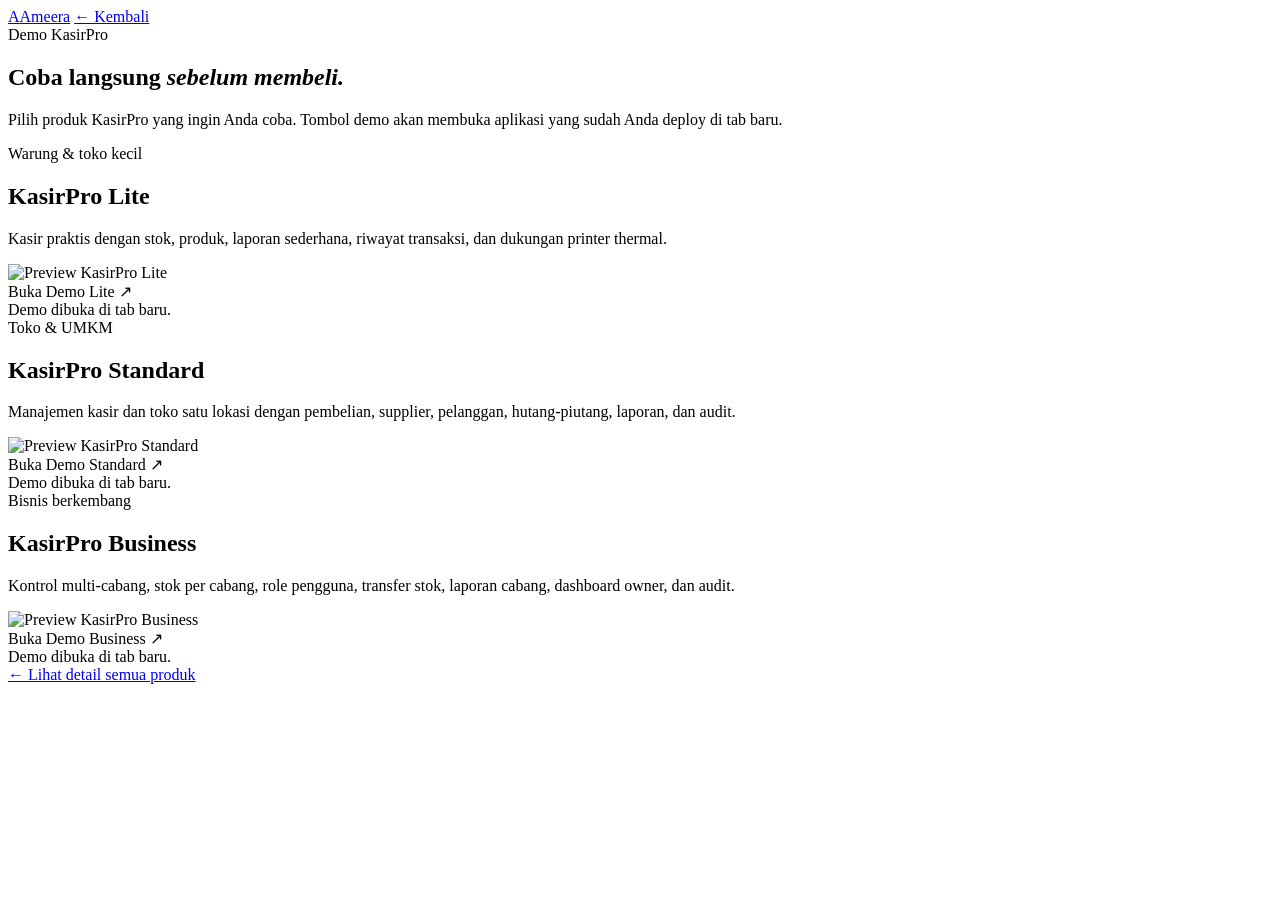
==== demo.html @ ecdc5ce7 "Add files via upload" ====
<!doctype html>
<html lang="id">
<head>
  <meta charset="utf-8">
  <meta name="viewport" content="width=device-width, initial-scale=1">
  <meta name="description" content="Coba demo KasirPro Lite, Standard, dan Business dari Ameera.">
  <title>Coba Demo — Ameera KasirPro</title>
  <link rel="preconnect" href="https://fonts.googleapis.com">
  <link rel="preconnect" href="https://fonts.gstatic.com" crossorigin>
  <link href="https://fonts.googleapis.com/css2?family=Inter:wght@400;500;600;700;800&family=Manrope:wght@600;700;800&display=swap" rel="stylesheet">
  <link rel="stylesheet" href="css/style.css">
</head>
<body class="demo-page">
  <header class="site-header">
    <div class="container nav-wrap">
      <a class="brand" href="index.html" aria-label="Ameera home"><span class="brand-mark">A</span><span>Ameera</span></a>
      <a class="btn btn-dark" href="index.html">← Kembali</a>
    </div>
  </header>

  <main>
    <section class="demo-hero">
      <div class="container">
        <span class="kicker">Demo KasirPro</span>
        <h1>Coba langsung <em>sebelum membeli.</em></h1>
        <p>Pilih produk KasirPro yang ingin Anda coba. Tombol demo akan membuka aplikasi yang sudah Anda deploy di tab baru.</p>
      </div>
    </section>

    <section>
      <div class="container demo-grid">
        <article class="demo-card" id="lite">
          <span class="demo-tag">Warung & toko kecil</span>
          <h2>KasirPro <span>Lite</span></h2>
          <p>Kasir praktis dengan stok, produk, laporan sederhana, riwayat transaksi, dan dukungan printer thermal.</p>
          <div class="demo-preview"><img src="assets/kasirpro-lite-preview.svg" alt="Preview KasirPro Lite"></div>
          <div class="demo-actions">
            <a class="btn btn-primary" data-demo="lite" target="_blank" rel="noopener noreferrer">Buka Demo Lite ↗</a>
          </div>
          <div class="demo-note">Demo dibuka di tab baru.</div>
        </article>

        <article class="demo-card" id="standard">
          <span class="demo-tag">Toko & UMKM</span>
          <h2>KasirPro <span>Standard</span></h2>
          <p>Manajemen kasir dan toko satu lokasi dengan pembelian, supplier, pelanggan, hutang-piutang, laporan, dan audit.</p>
          <div class="demo-preview"><img src="assets/kasirpro-standard-preview.svg" alt="Preview KasirPro Standard"></div>
          <div class="demo-actions">
            <a class="btn btn-primary" data-demo="standard" target="_blank" rel="noopener noreferrer">Buka Demo Standard ↗</a>
          </div>
          <div class="demo-note">Demo dibuka di tab baru.</div>
        </article>

        <article class="demo-card featured" id="business">
          <span class="demo-tag">Bisnis berkembang</span>
          <h2>KasirPro <span>Business</span></h2>
          <p>Kontrol multi-cabang, stok per cabang, role pengguna, transfer stok, laporan cabang, dashboard owner, dan audit.</p>
          <div class="demo-preview"><img src="assets/kasirpro-business-preview.svg" alt="Preview KasirPro Business"></div>
          <div class="demo-actions">
            <a class="btn btn-primary" data-demo="business" target="_blank" rel="noopener noreferrer">Buka Demo Business ↗</a>
          </div>
          <div class="demo-note">Demo dibuka di tab baru.</div>
        </article>
      </div>
      <div class="container demo-back"><a href="index.html#produk">← Lihat detail semua produk</a></div>
    </section>
  </main>

  <script src="js/demo.js"></script>
</body>
</html>
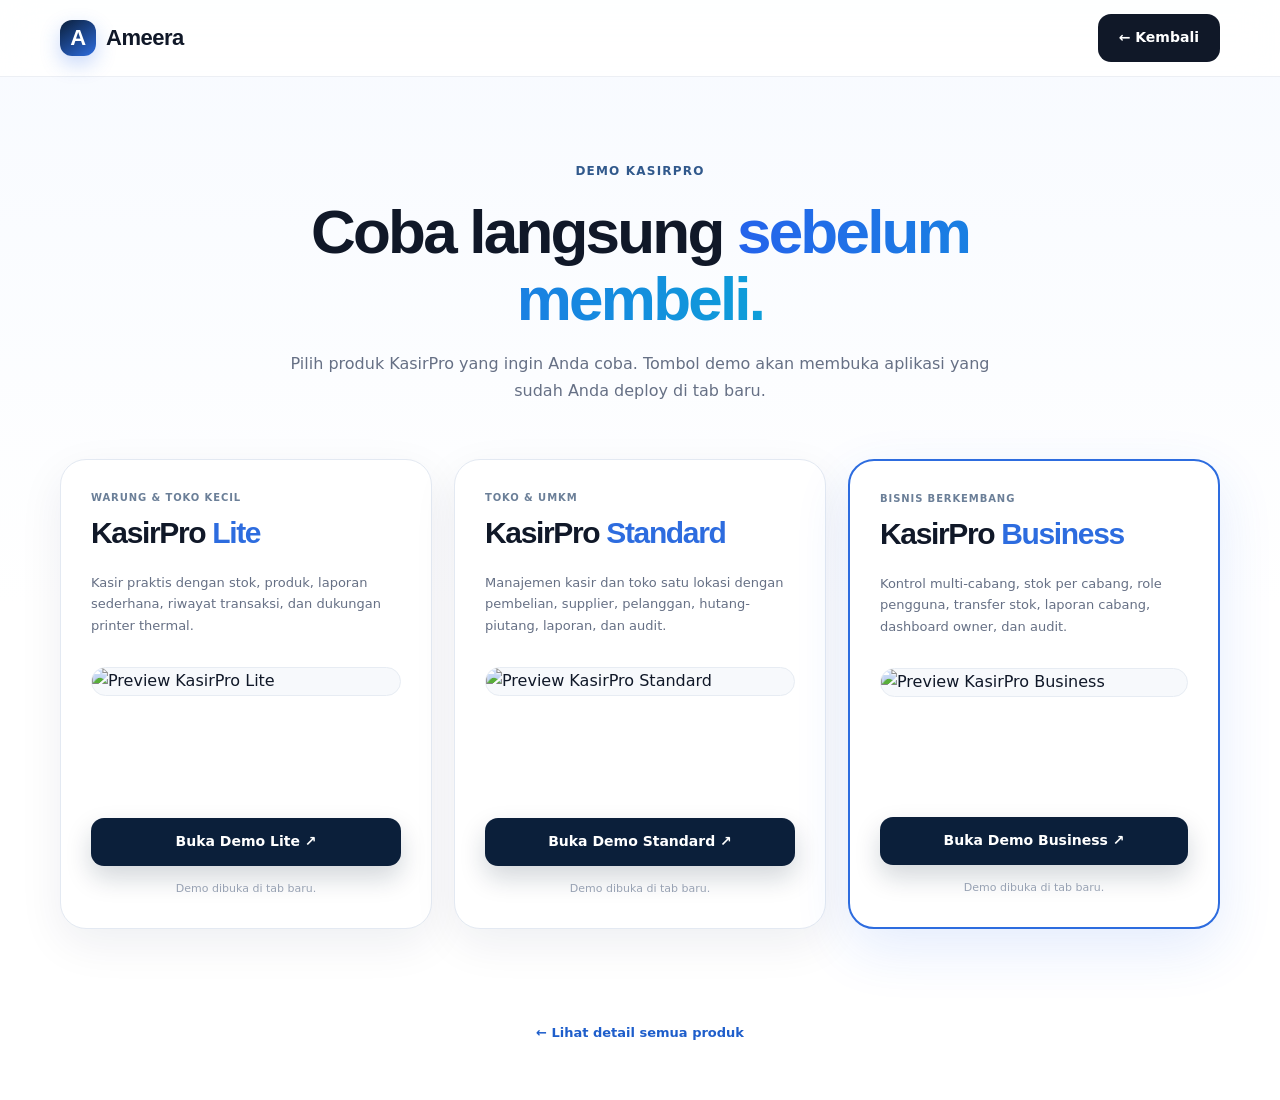
==== commit 7462c50d: "Update demo.html" ====
--- a/demo.html
+++ b/demo.html
@@ -8,7 +8,7 @@
   <link rel="preconnect" href="https://fonts.googleapis.com">
   <link rel="preconnect" href="https://fonts.gstatic.com" crossorigin>
   <link href="https://fonts.googleapis.com/css2?family=Inter:wght@400;500;600;700;800&family=Manrope:wght@600;700;800&display=swap" rel="stylesheet">
-  <link rel="stylesheet" href="css/style.css">
+  <link rel="stylesheet" href="style.css">
 </head>
 <body class="demo-page">
   <header class="site-header">
@@ -66,6 +66,6 @@
     </section>
   </main>
 
-  <script src="js/demo.js"></script>
+  <script src="demo.js"></script>
 </body>
 </html>
--- a/style.css
+++ b/style.css
@@ -0,0 +1,46 @@
+:root{--navy:#0b1f3a;--navy2:#102b4f;--ink:#101828;--muted:#667085;--line:#e6eaf0;--soft:#f5f8fc;--white:#fff;--blue:#2563eb;--cyan:#16a3ff;--green:#17a673;--shadow:0 20px 60px rgba(15,35,65,.12);--radius:24px}*{box-sizing:border-box}html{scroll-behavior:smooth}body{margin:0;font-family:Inter,system-ui,-apple-system,BlinkMacSystemFont,"Segoe UI",sans-serif;color:var(--ink);background:#fff;line-height:1.65}a{color:inherit;text-decoration:none}button{font:inherit}.container{width:min(1160px,calc(100% - 40px));margin:auto}.site-header{position:sticky;top:0;z-index:50;background:rgba(255,255,255,.88);backdrop-filter:blur(18px);border-bottom:1px solid rgba(230,234,240,.75)}.nav-wrap{height:76px;display:flex;align-items:center;justify-content:space-between}.brand{display:inline-flex;align-items:center;gap:10px;font-family:Manrope,sans-serif;font-weight:800;font-size:22px;letter-spacing:-.5px}.brand-mark{display:grid;place-items:center;width:36px;height:36px;border-radius:12px;background:linear-gradient(145deg,var(--navy),#2d6cdf);color:#fff;box-shadow:0 8px 20px rgba(37,99,235,.25)}.nav{display:flex;align-items:center;gap:28px;font-size:14px;font-weight:600;color:#475467}.nav a:hover{color:var(--navy)}.nav-cta{padding:10px 17px;border-radius:12px;background:var(--navy);color:#fff!important}.nav-toggle{display:none;background:none;border:0}.hero{position:relative;overflow:hidden;background:linear-gradient(180deg,#f9fbff 0%,#fff 78%);padding:84px 0 110px}.hero-grid{display:grid;grid-template-columns:1.02fr .98fr;gap:60px;align-items:center;position:relative;z-index:2}.eyebrow,.kicker{display:inline-flex;align-items:center;gap:8px;color:#31598c;font-weight:800;font-size:12px;letter-spacing:.1em;text-transform:uppercase}.dot{width:8px;height:8px;border-radius:50%;background:var(--green);box-shadow:0 0 0 6px rgba(23,166,115,.1)}h1,h2,h3{font-family:Manrope,Inter,sans-serif;letter-spacing:-.045em;line-height:1.08;margin:0}h1{font-size:clamp(44px,6vw,72px);margin:20px 0 22px;max-width:720px}h1 em{font-style:normal;background:linear-gradient(90deg,var(--blue),#0e9ed9);-webkit-background-clip:text;background-clip:text;color:transparent}.hero-lead{font-size:18px;color:#475467;max-width:650px;margin:0}.hero-actions{display:flex;gap:12px;margin:32px 0 20px}.btn{display:inline-flex;align-items:center;justify-content:center;gap:10px;min-height:48px;padding:0 20px;border-radius:13px;font-weight:800;font-size:14px;border:1px solid transparent;transition:.25s ease}.btn:hover{transform:translateY(-2px)}.btn-primary{background:var(--navy);color:#fff;box-shadow:0 12px 26px rgba(11,31,58,.18)}.btn-ghost{border-color:#d8e0eb;background:#fff}.btn-dark{background:#101828;color:#fff}.btn-white{background:#fff;color:var(--navy)}.btn-outline-white{border-color:rgba(255,255,255,.4);color:#fff}.full{width:100%}.trust-row{display:flex;flex-wrap:wrap;gap:14px;color:#475467;font-size:12px;font-weight:700}.note{display:block;color:#98a2b3;margin-top:7px;font-size:11px}.hero-visual{position:relative;min-height:500px;display:grid;place-items:center}.browser-card{width:100%;max-width:560px;background:#fff;border:1px solid #e4e9f0;border-radius:22px;overflow:hidden;box-shadow:var(--shadow);transform:rotate(1deg)}.browser-top{height:42px;border-bottom:1px solid #edf0f4;display:flex;align-items:center;gap:10px;padding:0 14px;font-size:10px;color:#98a2b3}.browser-top b{margin-left:auto;color:#344054}.browser-dots{display:flex;gap:5px}.browser-dots i{width:7px;height:7px;border-radius:50%;background:#d0d5dd}.mock-dashboard{display:grid;grid-template-columns:118px 1fr;min-height:390px;background:#f6f8fb}.mock-side{background:#0b1f3a;color:#cdd7e5;padding:18px 12px}.mock-logo{color:#fff;font-weight:800;margin:0 4px 20px}.mock-logo span{color:#55b7ff}.mock-nav{font-size:9px;padding:9px 8px;border-radius:7px;margin:5px 0}.mock-nav.active{background:#1f5aa1;color:#fff}.mock-main{padding:22px}.mock-head{display:flex;justify-content:space-between;align-items:center}.mock-head small{display:block;font-size:8px;color:#98a2b3}.mock-head strong{font-size:17px;display:block}.mock-pill{font-size:8px;padding:7px 9px;background:#fff;border:1px solid #e4e7ec;border-radius:7px}.mock-stats{display:grid;grid-template-columns:repeat(3,1fr);gap:9px;margin:20px 0}.mock-stats>div,.mock-chart{background:#fff;border:1px solid #e7ebf0;border-radius:12px;padding:13px}.mock-stats small{display:block;color:#98a2b3;font-size:8px}.mock-stats strong{font-size:14px;display:block;margin:3px 0}.mock-stats span{font-size:7px;color:#17a673}.chart-title{font-size:9px;font-weight:800;margin-bottom:14px}.bars{height:145px;display:flex;align-items:end;justify-content:space-around;gap:8px}.bars i{display:block;width:20px;background:linear-gradient(#2d6cdf,#73b8ff);border-radius:6px 6px 2px 2px}.float-card{position:absolute;background:#fff;border:1px solid #e8edf4;border-radius:15px;padding:11px 13px;display:flex;align-items:center;gap:9px;box-shadow:0 15px 40px rgba(15,35,65,.14);font-size:11px}.float-card small{display:block;color:#98a2b3;font-size:9px}.float-card-one{left:-5px;bottom:70px}.float-card-two{right:-10px;top:75px}.float-icon{display:grid;place-items:center;width:28px;height:28px;border-radius:9px;background:#e8fff6;color:#138a61;font-weight:900}.money{background:#eef5ff;color:#2563eb}.hero-glow{position:absolute;border-radius:50%;filter:blur(2px);opacity:.7}.glow-one{width:430px;height:430px;background:#e7f1ff;right:-120px;top:-100px}.glow-two{width:300px;height:300px;background:#effff9;left:-180px;bottom:-120px}.section{padding:110px 0}.section-heading{max-width:700px;margin:0 auto 50px;text-align:center}.section-heading h2{font-size:clamp(34px,4vw,50px);margin:14px 0}.section-heading p{color:var(--muted);margin:0;font-size:16px}.product-grid{display:grid;grid-template-columns:1fr 1fr;gap:24px}.product-card{position:relative;border:1px solid #e5e9ef;border-radius:26px;padding:34px;background:#fff;box-shadow:0 12px 40px rgba(15,35,65,.06);overflow:hidden}.business-card{border-color:#b9d1f7;background:linear-gradient(180deg,#fafdff,#fff)}.popular{position:absolute;top:0;right:0;background:var(--navy);color:#fff;padding:7px 13px;border-radius:0 0 0 13px;font-size:9px;font-weight:800;letter-spacing:.08em}.product-label{font-size:11px;text-transform:uppercase;letter-spacing:.08em;color:#6b7f98;font-weight:800}.product-card h3{font-size:32px;margin:10px 0}.product-card h3 span{color:#2d6cdf}.product-desc{color:#667085;font-size:14px;min-height:72px}.check-list{list-style:none;padding:0;margin:22px 0}.check-list li{position:relative;padding-left:25px;margin:10px 0;font-size:13px;color:#475467}.check-list li:before{content:'✓';position:absolute;left:0;top:1px;width:18px;height:18px;border-radius:50%;background:#eafaf4;color:#14875e;display:grid;place-items:center;font-size:11px;font-weight:900}.text-link{font-size:13px;font-weight:800;color:#1e5ecb}.product-preview{margin:28px -10px -10px;border-radius:18px;overflow:hidden;border:1px solid #e6ebf2;background:#f7f9fc}.product-preview img{width:100%;display:block}.light-section{background:#f7f9fc}.feature-grid{display:grid;grid-template-columns:repeat(3,1fr);gap:18px}.feature{background:#fff;border:1px solid #e6eaf0;border-radius:20px;padding:25px}.feature-icon{width:42px;height:42px;display:grid;place-items:center;border-radius:13px;background:#edf4ff;color:#1e5ecb;font-weight:900;font-size:18px}.feature h3{font-size:20px;margin:18px 0 7px}.feature p{color:#667085;font-size:13px;margin:0}.pricing{background:#fff}.pricing-grid{display:grid;grid-template-columns:1fr 1fr;gap:24px;max-width:900px;margin:auto}.price-card{position:relative;border:1px solid #e3e8ef;border-radius:24px;padding:32px;background:#fff}.price-card.featured{border:2px solid #2d6cdf;box-shadow:0 20px 60px rgba(37,99,235,.12)}.ribbon{position:absolute;right:22px;top:-12px;background:#2d6cdf;color:#fff;padding:5px 10px;border-radius:999px;font-size:9px;font-weight:900}.price-top{display:flex;justify-content:space-between;align-items:center;font-weight:800}.price-badge{font-size:10px;padding:6px 9px;border-radius:999px;background:#eef4ff;color:#2d6cdf}.price{font:800 35px/1.1 Manrope,sans-serif;margin:20px 0 8px;letter-spacing:-.04em}.price small{font:600 12px Inter,sans-serif;color:#98a2b3;letter-spacing:0}.price-sub{font-size:13px;color:#667085;min-height:44px}.price-line{height:1px;background:#edf0f4;margin:20px 0}.support-note{display:block;text-align:center;color:#98a2b3;font-size:10px;margin-top:11px}.pricing-footnote{max-width:900px;margin:28px auto 0;color:#98a2b3;font-size:11px;text-align:center}.about{background:linear-gradient(135deg,#f7faff,#fff)}.about-grid{display:grid;grid-template-columns:.9fr 1.1fr;gap:80px;align-items:center}.about-visual{height:420px;position:relative;display:grid;place-items:center}.avatar{width:190px;height:190px;border-radius:50%;display:grid;place-items:center;background:linear-gradient(145deg,#0b1f3a,#2d6cdf);color:#fff;font:800 88px Manrope,sans-serif;box-shadow:0 30px 70px rgba(11,31,58,.25);position:relative;z-index:2}.about-orbit{position:absolute;border:1px dashed #b8cbe4;border-radius:50%}.orbit-one{width:300px;height:300px}.orbit-two{width:390px;height:390px}.code-card{position:absolute;bottom:12px;right:5px;background:#fff;border:1px solid #e3e8ef;border-radius:15px;padding:13px 16px;display:flex;gap:10px;align-items:center;box-shadow:var(--shadow);font-size:11px}.code-card>span{width:32px;height:32px;display:grid;place-items:center;border-radius:9px;background:#0b1f3a;color:#fff}.code-card small{display:block;color:#98a2b3;font-size:9px;margin-top:2px}.about-copy h2{font-size:clamp(34px,4vw,52px);margin:13px 0 22px}.about-copy h2 span{color:#2d6cdf}.about-copy p{color:#667085;font-size:15px}.about-points{display:grid;grid-template-columns:1fr 1fr;gap:10px;margin-top:24px}.about-points span{font-size:12px;font-weight:700;color:#475467}.process .section-heading{margin-bottom:38px}.steps{display:grid;grid-template-columns:repeat(4,1fr);gap:18px}.step{background:#fff;border:1px solid #e6eaf0;border-radius:20px;padding:24px}.step>b{font:800 13px Manrope;color:#2d6cdf}.step h3{font-size:20px;margin:18px 0 7px}.step p{margin:0;color:#667085;font-size:13px}.cta-section{padding:80px 0;background:linear-gradient(120deg,#0b1f3a,#173e70);color:#fff}.cta-inner{display:flex;justify-content:space-between;align-items:center;gap:40px}.cta-inner h2{font-size:clamp(34px,4vw,50px);max-width:700px;margin:12px 0}.cta-inner p{color:#c9d5e5;margin:0}.cta-actions{display:flex;gap:10px;flex-shrink:0}.footer{background:#07172b;color:#cbd5e1;padding:55px 0 20px}.footer-grid{display:grid;grid-template-columns:2fr 1fr 1fr;gap:40px}.footer-brand{color:#fff}.footer p{max-width:360px;color:#8999ad;font-size:13px}.footer-grid>div:not(:first-child){display:flex;flex-direction:column;gap:9px;font-size:12px}.footer-grid b{color:#fff;margin-bottom:6px}.footer-grid a:hover{color:#fff}.footer-bottom{border-top:1px solid rgba(255,255,255,.08);margin-top:35px;padding-top:18px;display:flex;justify-content:space-between;color:#718198;font-size:10px}.reveal{opacity:0;transform:translateY(22px);transition:.7s ease}.reveal.show{opacity:1;transform:none}.delay-1{transition-delay:.08s}.delay-2{transition-delay:.16s}.delay-3{transition-delay:.24s}@media(max-width:900px){.nav{position:absolute;left:20px;right:20px;top:70px;background:#fff;border:1px solid #e6eaf0;border-radius:16px;padding:12px;display:none;flex-direction:column;align-items:stretch;box-shadow:var(--shadow)}.nav.open{display:flex}.nav a{padding:11px 12px}.nav-toggle{display:flex;flex-direction:column;gap:4px}.nav-toggle span{display:block;width:22px;height:2px;background:#0b1f3a;border-radius:3px}.hero-grid,.about-grid{grid-template-columns:1fr}.hero{padding-top:55px}.hero-visual{min-height:430px}.feature-grid{grid-template-columns:1fr 1fr}.steps{grid-template-columns:1fr 1fr}.about-visual{height:350px}.cta-inner{flex-direction:column;align-items:flex-start}.cta-actions{width:100%}.cta-actions .btn{flex:1}}@media(max-width:650px){.container{width:min(100% - 28px,1160px)}.nav-wrap{height:68px}.hero{padding:48px 0 75px}.hero-grid{gap:35px}.hero h1{font-size:43px}.hero-lead{font-size:16px}.hero-actions{flex-direction:column}.hero-actions .btn{width:100%}.trust-row{gap:8px}.hero-visual{min-height:315px}.browser-card{transform:none}.mock-dashboard{grid-template-columns:82px 1fr;min-height:275px}.mock-side{padding:12px 8px}.mock-logo{font-size:10px;margin-bottom:14px}.mock-nav{font-size:7px;padding:7px 5px}.mock-main{padding:12px}.mock-head strong{font-size:12px}.mock-stats{gap:5px;margin:12px 0}.mock-stats>div{padding:8px}.mock-stats strong{font-size:10px}.mock-chart{padding:8px}.bars{height:95px}.bars i{width:12px}.float-card{display:none}.section{padding:75px 0}.section-heading{margin-bottom:34px}.section-heading h2{font-size:34px}.product-grid,.pricing-grid,.feature-grid,.steps{grid-template-columns:1fr}.product-card{padding:25px}.product-card h3{font-size:29px}.product-desc{min-height:auto}.price-card{padding:25px}.price{font-size:31px}.about-visual{height:310px}.avatar{width:145px;height:145px;font-size:66px}.orbit-one{width:235px;height:235px}.orbit-two{width:300px;height:300px}.code-card{right:0;bottom:0}.about-points{grid-template-columns:1fr}.cta-actions{flex-direction:column}.footer-grid{grid-template-columns:1fr 1fr}.footer-grid>div:first-child{grid-column:1/-1}.footer-bottom{flex-direction:column;gap:7px}}
+/* Three-product layout */
+.product-grid { grid-template-columns: repeat(3, minmax(0, 1fr)); }
+.lite-card { border-color: rgba(20, 184, 166, .24); }
+.lite-price { border-color: rgba(20, 184, 166, .24); }
+@media (max-width: 1050px) { .product-grid { grid-template-columns: 1fr 1fr; } }
+@media (max-width: 720px) { .product-grid { grid-template-columns: 1fr; } }
+.profile-avatar{overflow:hidden;background:#fff;border:7px solid #fff;box-shadow:0 30px 70px rgba(11,31,58,.25)}
+.profile-avatar img{width:100%;height:100%;display:block;object-fit:cover;object-position:center 38%;}
+.wa-icon{width:28px;height:28px;border-radius:50%;display:grid;place-items:center;background:#fff;color:#17a673;font-size:18px;font-weight:900;}
+@media(max-width:650px){.wa-icon{width:26px;height:26px;font-size:17px}}
+
+/* WhatsApp button placed beside Email in contact section */
+.btn-whatsapp{background:#17a673;color:#fff;border-color:#17a673;box-shadow:0 10px 24px rgba(23,166,115,.18)}
+.btn-whatsapp:hover{background:#138a61;border-color:#138a61}
+.btn-whatsapp .wa-icon{width:25px;height:25px;border-radius:50%;display:grid;place-items:center;background:#fff;color:#17a673;font-size:16px;font-weight:900}
+@media(max-width:650px){.cta-actions .btn{width:100%}.btn-whatsapp .wa-icon{width:24px;height:24px}}
+
+/* Instagram contact button */
+.btn-instagram{background:#d946ef;color:#fff;border-color:#d946ef;box-shadow:0 10px 24px rgba(217,70,239,.18)}
+.btn-instagram:hover{background:#c026d3;border-color:#c026d3}
+.btn-instagram .ig-icon{width:25px;height:25px;border-radius:7px;display:grid;place-items:center;background:#fff;color:#d946ef;font-size:19px;font-weight:900}
+@media(max-width:650px){.btn-instagram .ig-icon{width:24px;height:24px}}
+
+/* Demo page */
+.demo-page{background:linear-gradient(180deg,#f7faff 0%,#fff 55%);min-height:100vh}
+.demo-hero{padding:80px 0 55px;text-align:center}
+.demo-hero h1{max-width:850px;margin:16px auto 18px;font-size:clamp(38px,5vw,62px)}
+.demo-hero p{max-width:700px;margin:auto;color:var(--muted);font-size:16px}
+.demo-grid{display:grid;grid-template-columns:repeat(3,1fr);gap:22px;padding-bottom:90px}
+.demo-card{position:relative;background:#fff;border:1px solid #e3e9f2;border-radius:26px;padding:30px;box-shadow:0 15px 45px rgba(15,35,65,.07);display:flex;flex-direction:column;min-height:470px}
+.demo-card.featured{border:2px solid #2d6cdf;box-shadow:0 20px 55px rgba(37,99,235,.12)}
+.demo-card .demo-tag{font-size:10px;text-transform:uppercase;letter-spacing:.09em;color:#6b7f98;font-weight:800}
+.demo-card h2{font-size:30px;margin:10px 0}
+.demo-card h2 span{color:#2d6cdf}
+.demo-card p{font-size:13px;color:#667085;min-height:62px}
+.demo-preview{border:1px solid #e7ecf3;border-radius:15px;overflow:hidden;margin:18px 0;background:#f7f9fc}
+.demo-preview img{width:100%;display:block}
+.demo-actions{margin-top:auto;display:grid;gap:9px}
+.demo-actions .btn{width:100%}
+.demo-note{text-align:center;color:#98a2b3;font-size:11px;margin-top:14px}
+.demo-inline{margin-top:14px;min-height:40px;padding:0 15px;font-size:12px;width:max-content}
+.demo-back{text-align:center;padding:0 0 55px}
+.demo-back a{font-size:13px;font-weight:800;color:#1e5ecb}
+@media(max-width:900px){.demo-grid{grid-template-columns:1fr 1fr}}
+@media(max-width:620px){.demo-grid{grid-template-columns:1fr}.demo-hero{padding-top:55px}.demo-card{min-height:auto}}
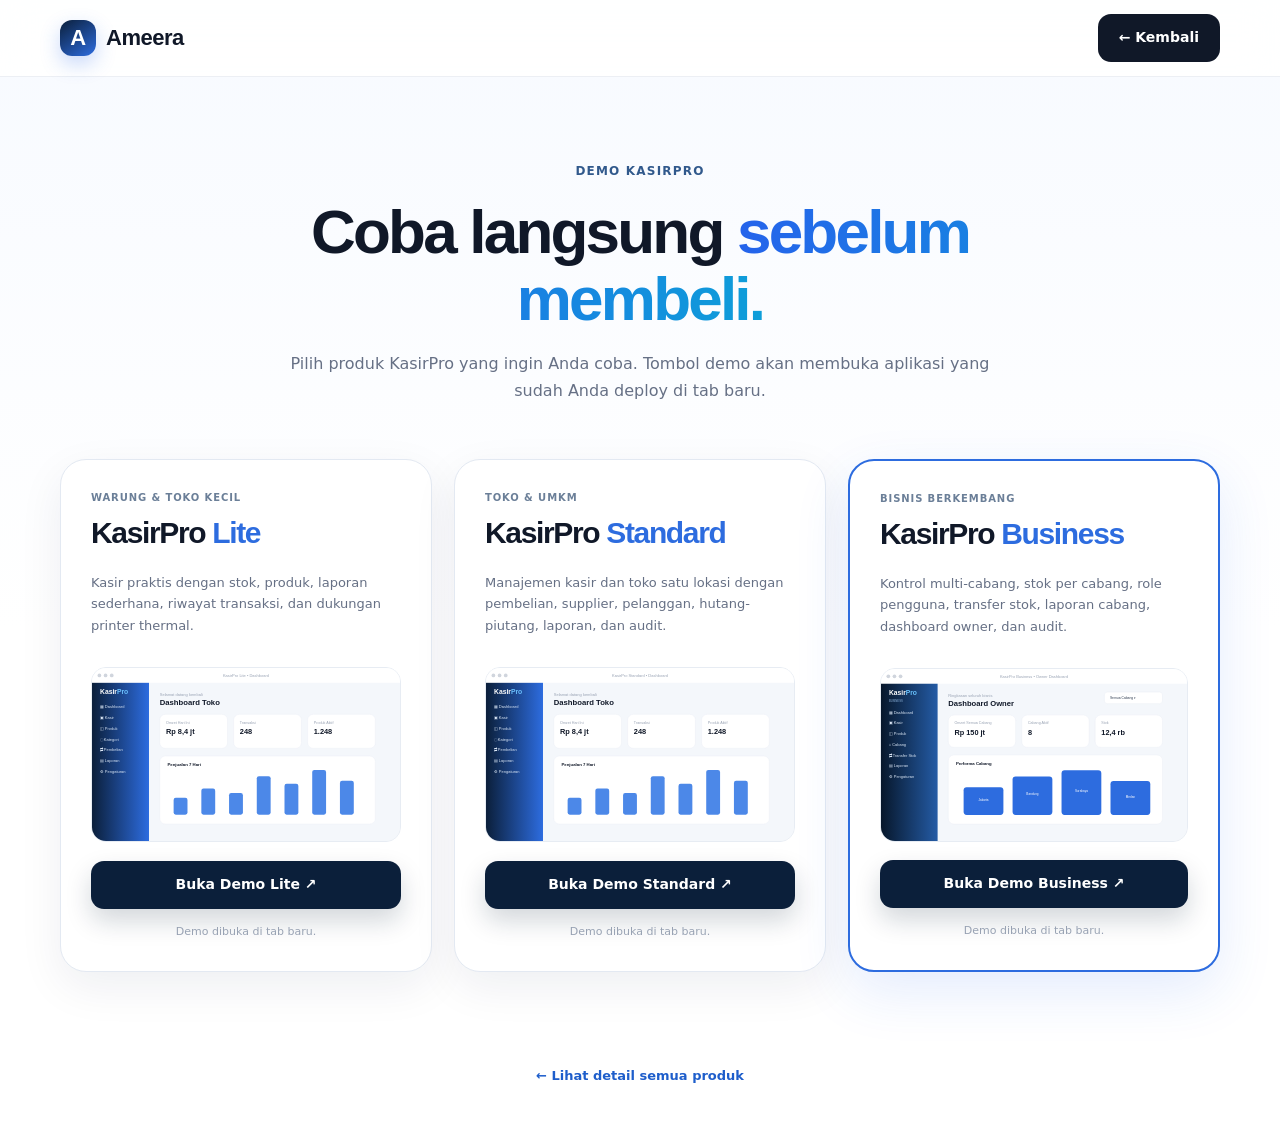
==== commit e4b4eecd: "Update demo.html" ====
--- a/demo.html
+++ b/demo.html
@@ -33,7 +33,7 @@
           <span class="demo-tag">Warung & toko kecil</span>
           <h2>KasirPro <span>Lite</span></h2>
           <p>Kasir praktis dengan stok, produk, laporan sederhana, riwayat transaksi, dan dukungan printer thermal.</p>
-          <div class="demo-preview"><img src="assets/kasirpro-lite-preview.svg" alt="Preview KasirPro Lite"></div>
+          <div class="demo-preview"><img src="kasirpro-lite-preview.svg" alt="Preview KasirPro Lite"></div>
           <div class="demo-actions">
             <a class="btn btn-primary" data-demo="lite" target="_blank" rel="noopener noreferrer">Buka Demo Lite ↗</a>
           </div>
@@ -44,7 +44,7 @@
           <span class="demo-tag">Toko & UMKM</span>
           <h2>KasirPro <span>Standard</span></h2>
           <p>Manajemen kasir dan toko satu lokasi dengan pembelian, supplier, pelanggan, hutang-piutang, laporan, dan audit.</p>
-          <div class="demo-preview"><img src="assets/kasirpro-standard-preview.svg" alt="Preview KasirPro Standard"></div>
+          <div class="demo-preview"><img src="kasirpro-standard-preview.svg" alt="Preview KasirPro Standard"></div>
           <div class="demo-actions">
             <a class="btn btn-primary" data-demo="standard" target="_blank" rel="noopener noreferrer">Buka Demo Standard ↗</a>
           </div>
@@ -55,7 +55,7 @@
           <span class="demo-tag">Bisnis berkembang</span>
           <h2>KasirPro <span>Business</span></h2>
           <p>Kontrol multi-cabang, stok per cabang, role pengguna, transfer stok, laporan cabang, dashboard owner, dan audit.</p>
-          <div class="demo-preview"><img src="assets/kasirpro-business-preview.svg" alt="Preview KasirPro Business"></div>
+          <div class="demo-preview"><img src="kasirpro-business-preview.svg" alt="Preview KasirPro Business"></div>
           <div class="demo-actions">
             <a class="btn btn-primary" data-demo="business" target="_blank" rel="noopener noreferrer">Buka Demo Business ↗</a>
           </div>
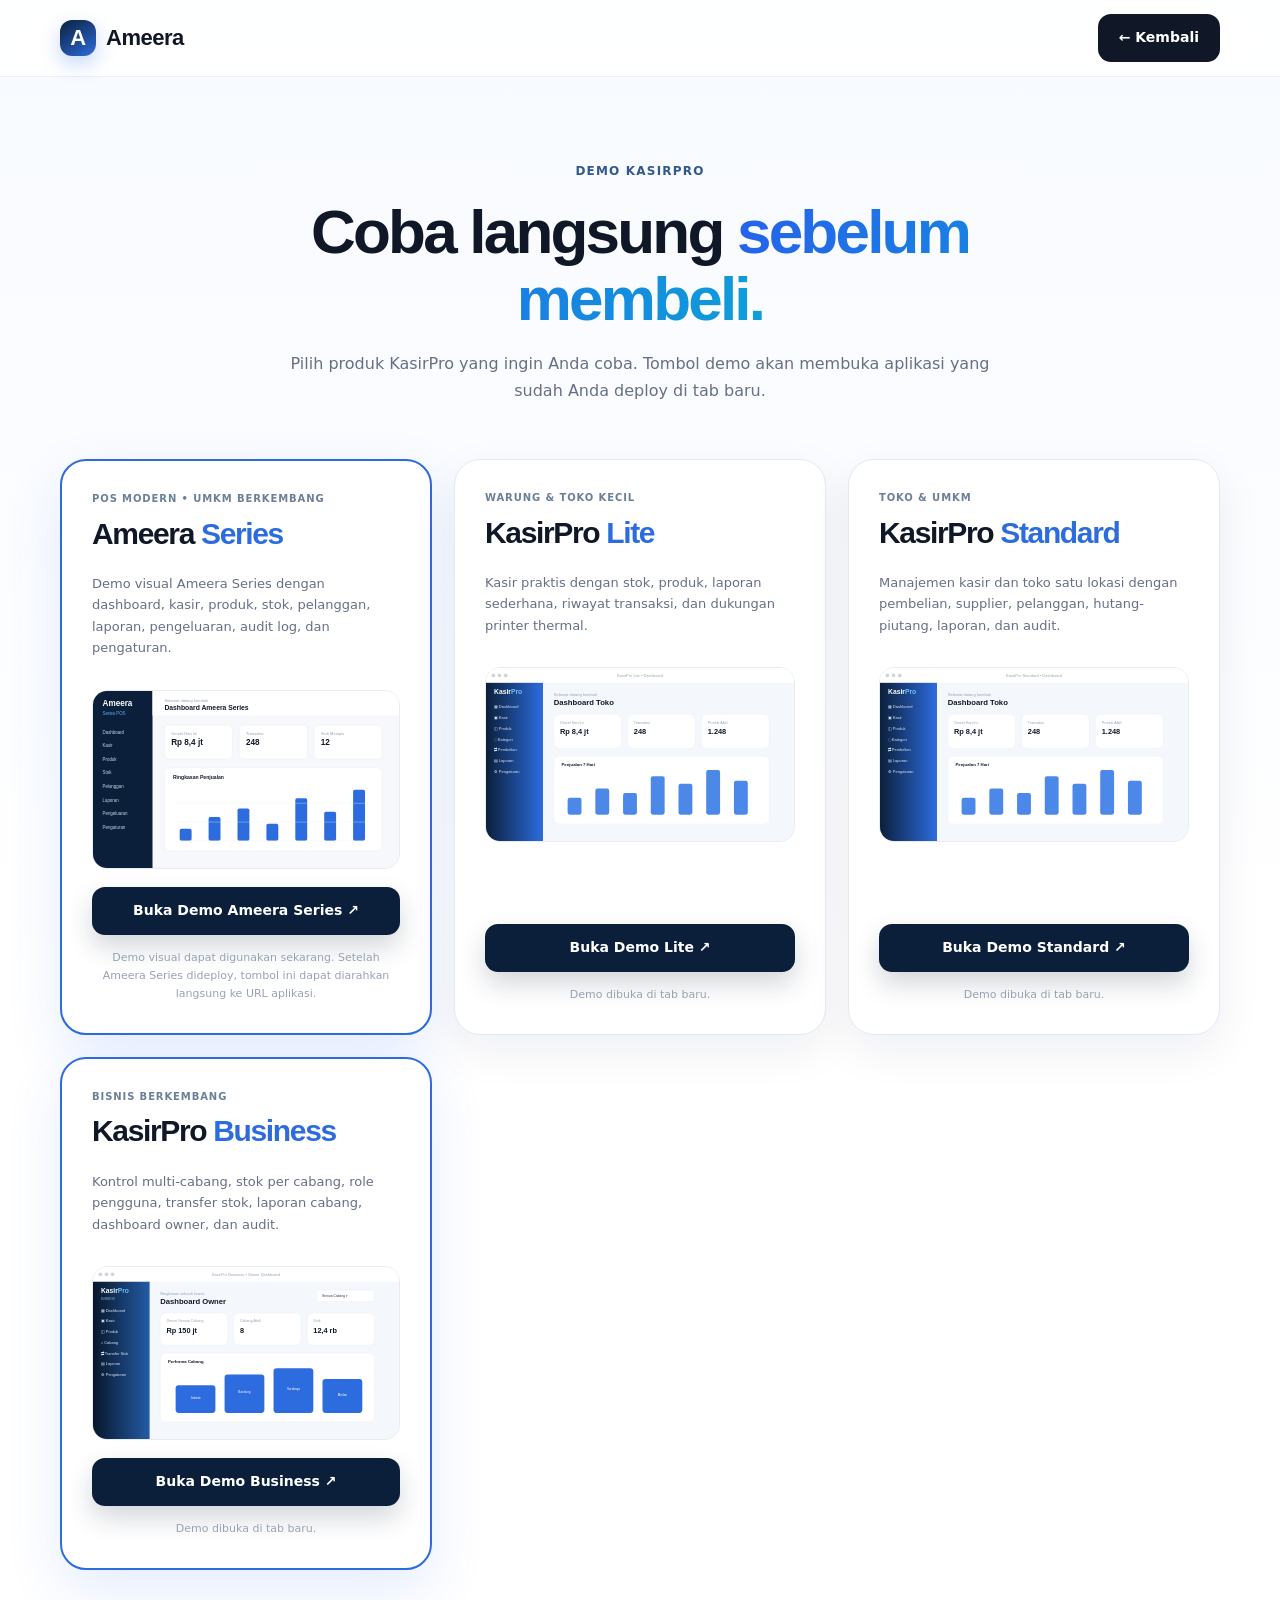
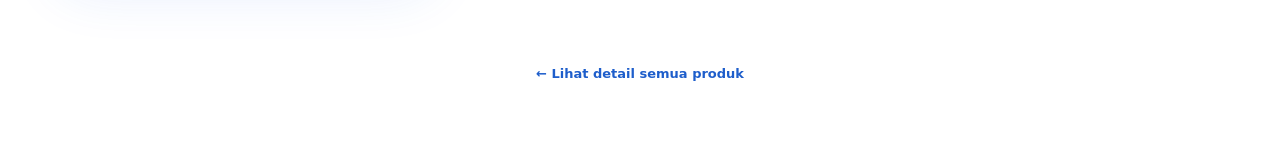
==== commit 20128c49: "Add files via upload" ====
--- a/demo.html
+++ b/demo.html
@@ -29,6 +29,17 @@
 
     <section>
       <div class="container demo-grid">
+        <article class="demo-card featured" id="ameera-series">
+          <span class="demo-tag">POS Modern • UMKM Berkembang</span>
+          <h2>Ameera <span>Series</span></h2>
+          <p>Demo visual Ameera Series dengan dashboard, kasir, produk, stok, pelanggan, laporan, pengeluaran, audit log, dan pengaturan.</p>
+          <div class="demo-preview"><img src="ameera-series-preview.svg" alt="Preview Ameera Series"></div>
+          <div class="demo-actions">
+            <a class="btn btn-primary" data-demo="series" target="_blank" rel="noopener noreferrer">Buka Demo Ameera Series ↗</a>
+          </div>
+          <div class="demo-note">Demo visual dapat digunakan sekarang. Setelah Ameera Series dideploy, tombol ini dapat diarahkan langsung ke URL aplikasi.</div>
+        </article>
+
         <article class="demo-card" id="lite">
           <span class="demo-tag">Warung & toko kecil</span>
           <h2>KasirPro <span>Lite</span></h2>
--- a/style.css
+++ b/style.css
@@ -44,3 +44,15 @@
 .demo-back a{font-size:13px;font-weight:800;color:#1e5ecb}
 @media(max-width:900px){.demo-grid{grid-template-columns:1fr 1fr}}
 @media(max-width:620px){.demo-grid{grid-template-columns:1fr}.demo-hero{padding-top:55px}.demo-card{min-height:auto}}
+
+/* Ameera Series additions */
+.ameera-series-card{border-color:#c7d9f5;background:linear-gradient(180deg,#fafdff,#fff)}
+.ameera-series-card h3 span{color:#2563eb}
+.ameera-series-price{border-color:#c7d9f5;background:linear-gradient(180deg,#fafdff,#fff)}
+@media(max-width:600px){
+  .product-grid,.pricing-grid{grid-template-columns:1fr}
+}
+
+/* Ameera Series pricing: match the standard product price hierarchy */
+.ameera-series-price .price{white-space:nowrap}
+.ameera-series-price .price small{font-size:.42em;font-weight:500;color:#98a2b3}
